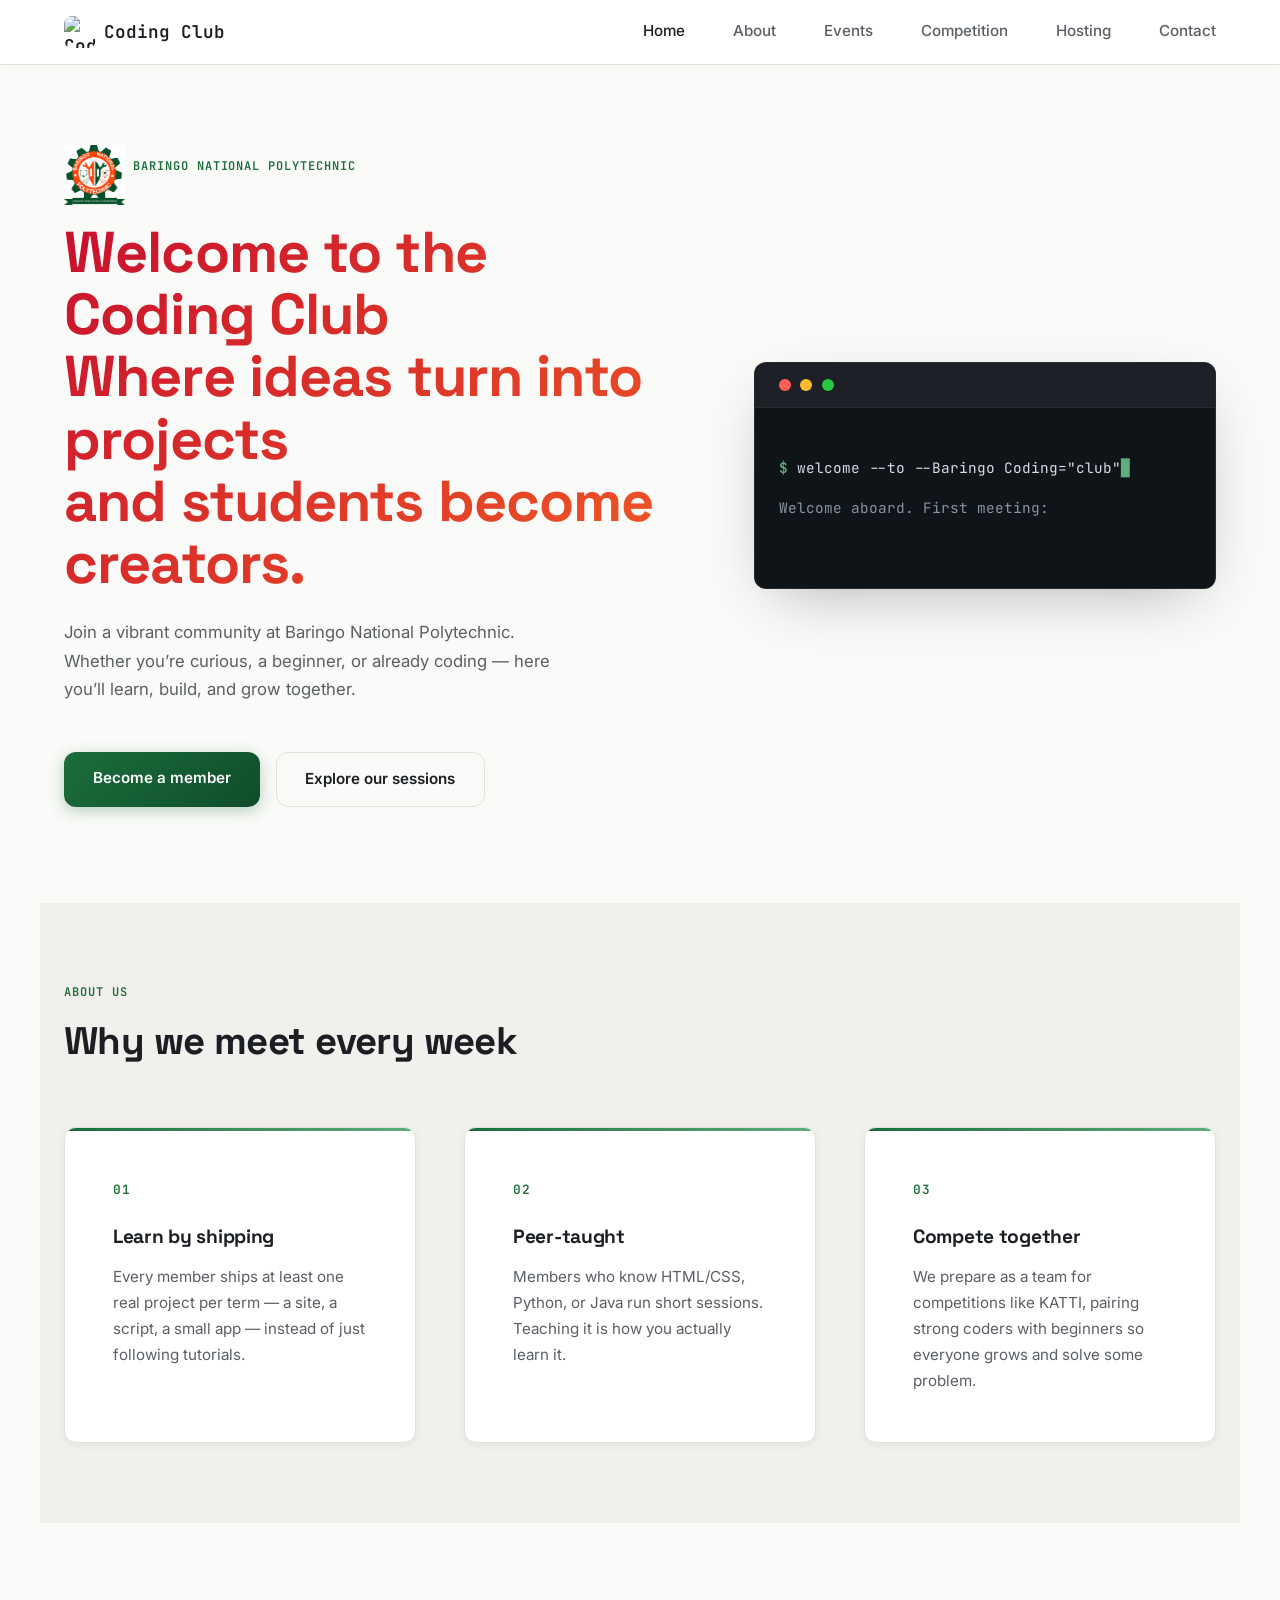
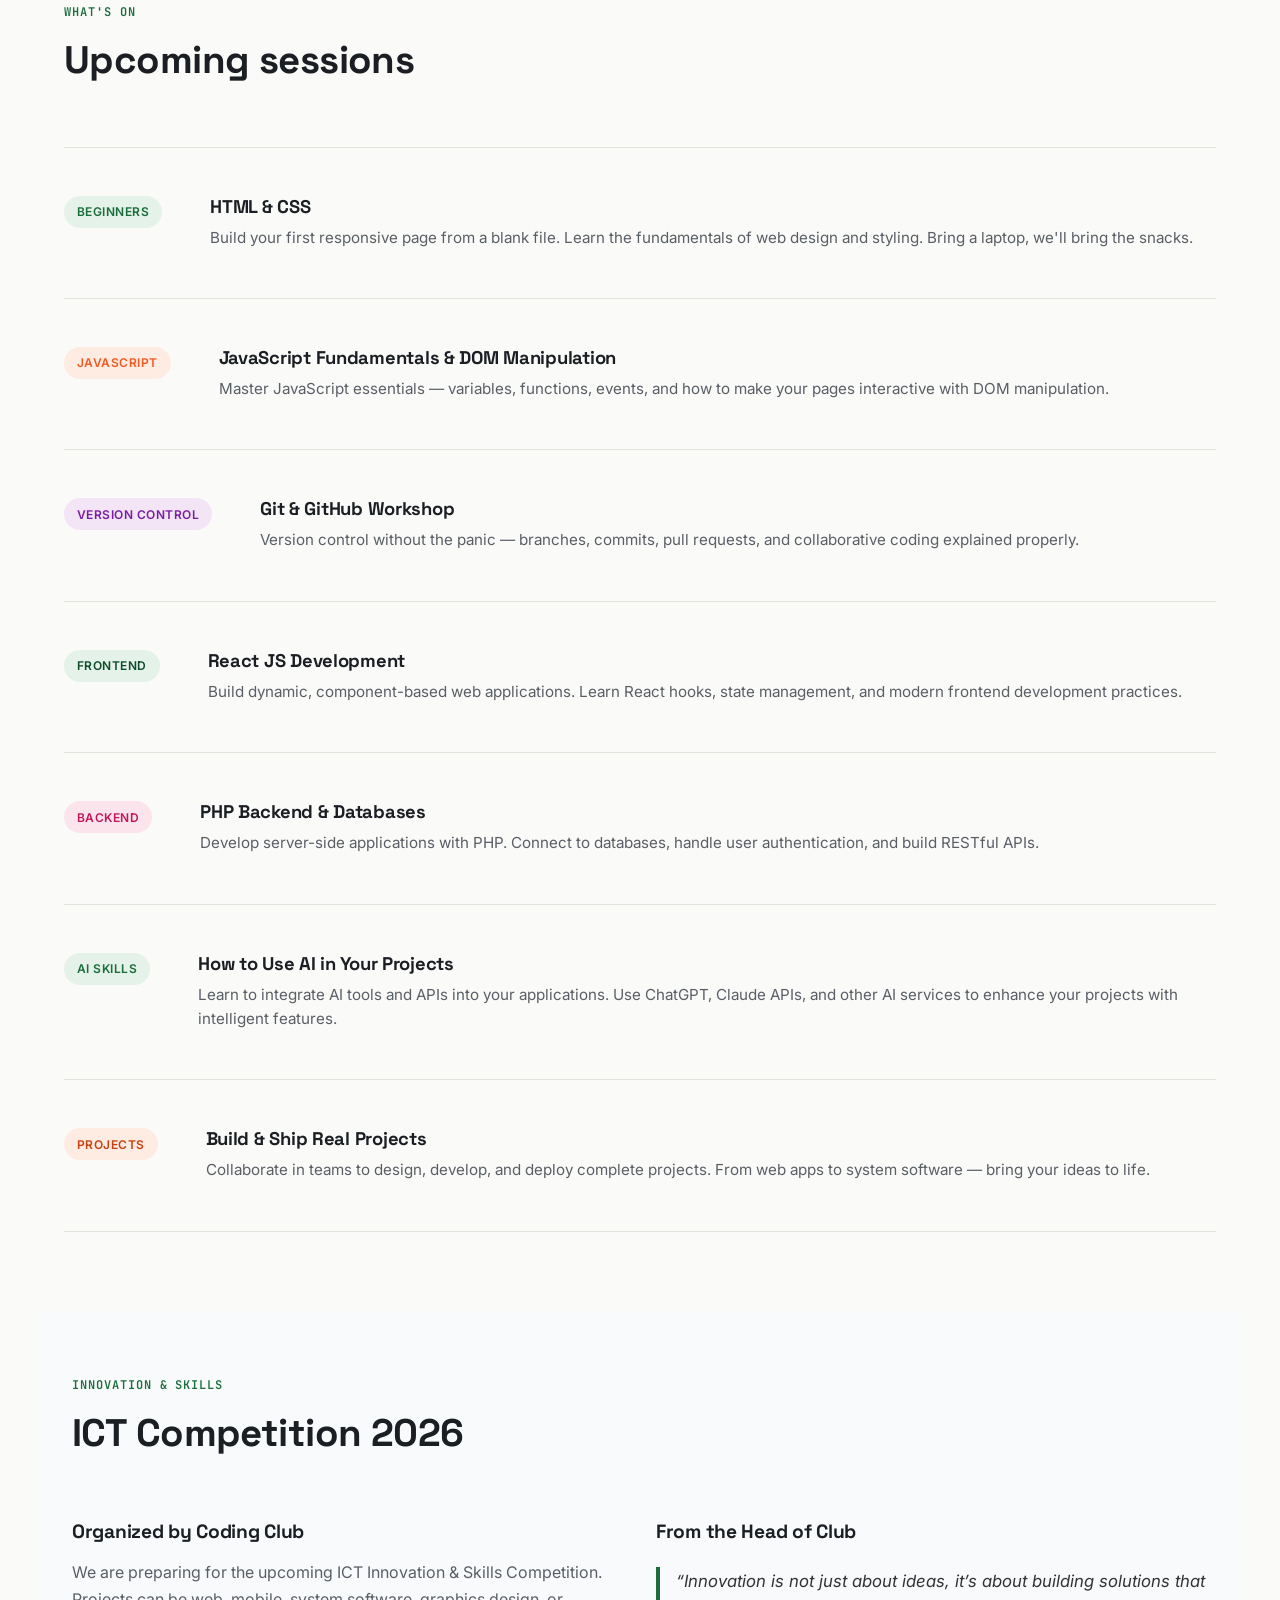
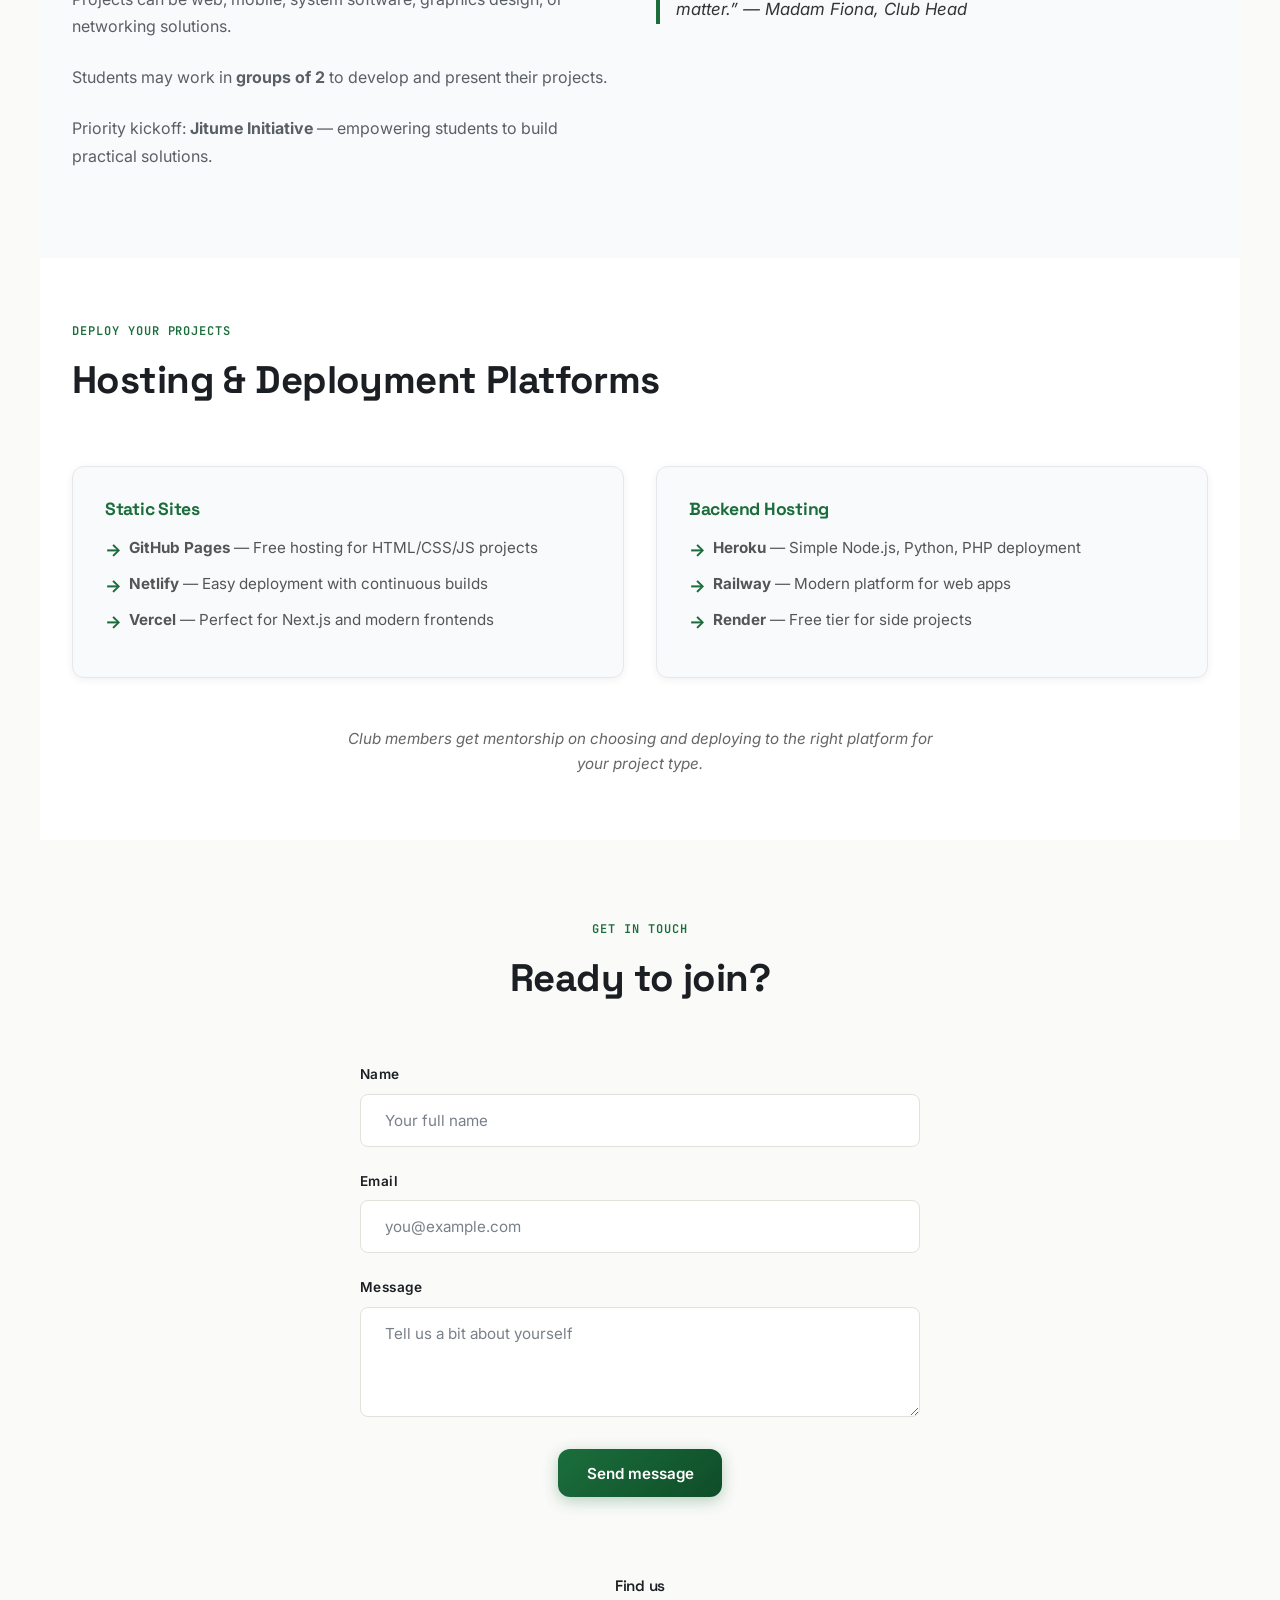
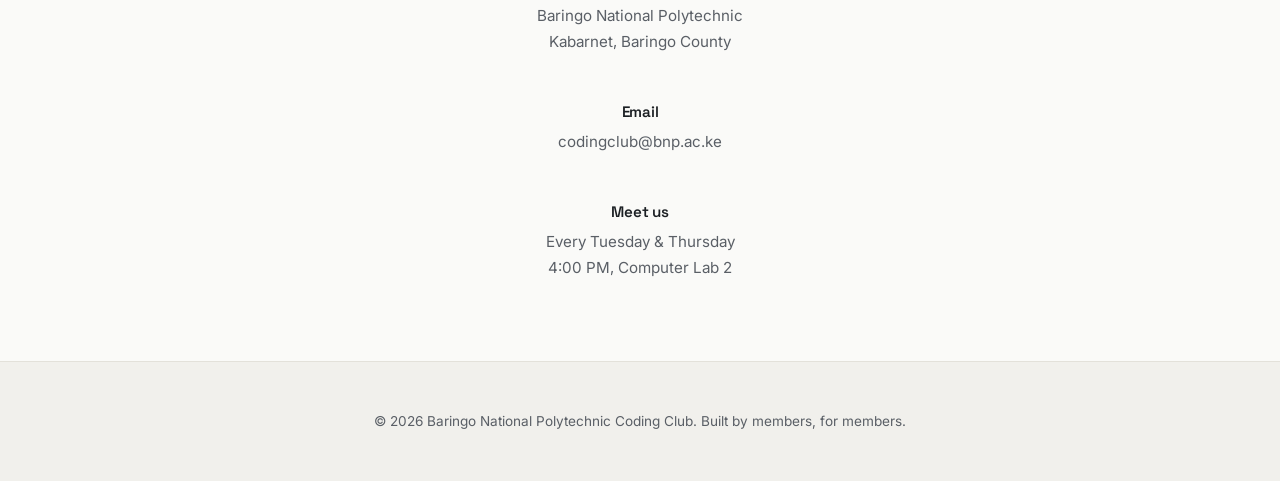
==== index.html @ e750c1c6 "Rename homepage to index.html" ====
<!DOCTYPE html>
<html lang="en">
<head>
  <meta charset="UTF-8">
  <meta name="viewport" content="width=device-width, initial-scale=1.0">
  <title>Baringo Coding Club</title>
  <link rel="preconnect" href="https://fonts.googleapis.com">
  <link rel="preconnect" href="https://fonts.gstatic.com" crossorigin>
  <link href="https://fonts.googleapis.com/css2?family=Space+Grotesk:wght@500;700&family=Inter:wght@400;500;600&family=JetBrains+Mono:wght@400;500&display=swap" rel="stylesheet">
  <link rel="stylesheet" href="style.css">
  <style>
    html { scroll-behavior: smooth; }
    .nav { position: sticky; top: 0; background: #fff; z-index: 1000; }
    .about-card, .event-row { transition: transform 0.3s ease, box-shadow 0.3s ease; }
    .about-card:hover, .event-row:hover { transform: translateY(-5px); box-shadow: 0 8px 20px rgba(0,0,0,0.1); }
    .competition { background: #f9fafc; padding: 4rem 2rem; }
    .competition-grid { display: grid; gap: 2rem; grid-template-columns: 1fr 1fr; }
    .competition-lead blockquote { font-style: italic; border-left: 4px solid #1B6E3C; padding-left: 1rem; color: #333; }
    .event-category { display: inline-block; padding: 0.4rem 0.8rem; border-radius: 20px; font-size: 0.75rem; font-weight: 600; text-transform: uppercase; letter-spacing: 0.5px; margin-bottom: 0.75rem; }
    .event-category.beginners { background: #E5F2EA; color: #1B6E3C; }
    .event-category.javascript { background: #FEEBE2; color: #F15A24; }
    .event-category.vcs { background: #f3e5f5; color: #7b1fa2; }
    .event-category.react { background: #E5F2EA; color: #0F4D29; }
    .event-category.backend { background: #fce4ec; color: #c2185b; }
    .event-category.ai { background: #E5F2EA; color: #1B6E3C; }
    .event-category.projects { background: #FEEBE2; color: #C8430F; }
    .hosting { padding: 4rem 2rem; background: #fff; }
    .hosting-grid { display: grid; gap: 2rem; grid-template-columns: repeat(auto-fit, minmax(280px, 1fr)); margin: 3rem 0; }
    .hosting-card { background: #f9fafc; padding: 2rem; border-radius: 12px; border: 1px solid #e5e7eb; transition: all 0.3s ease; }
    .hosting-card:hover { box-shadow: 0 8px 20px rgba(0,0,0,0.08); transform: translateY(-3px); }
    .hosting-card h3 { color: #1B6E3C; margin-bottom: 1rem; font-size: 1.1rem; }
    .hosting-card ul { list-style: none; padding: 0; margin: 0; }
    .hosting-card li { margin-bottom: 0.75rem; color: #555; font-size: 0.95rem; padding-left: 1.5rem; position: relative; }
    .hosting-card li:before { content: "→"; position: absolute; left: 0; color: #1B6E3C; font-weight: bold; }
    .hosting-note { text-align: center; color: #666; font-style: italic; margin-top: 2rem; max-width: 600px; margin-left: auto; margin-right: auto; }
  </style>
</head>
<body>

<header class="nav" id="nav">
  <div class="nav-inner">
    <a href="#home" class="logo"><img src="logo.jpg" alt="Coding Club logo" class="logo-img">Coding Club</a>
    <button class="nav-toggle" id="navToggle" aria-label="Toggle menu" aria-expanded="false">
      <span></span><span></span><span></span>
    </button>
    <nav class="nav-links" id="navLinks">
      <a href="#home">Home</a>
      <a href="#about">About</a>
      <a href="#events">Events</a>
      <a href="#competition">Competition</a>
      <a href="#hosting">Hosting</a>
      <a href="#contact">Contact</a>
    </nav>
  </div>
</header>

<main>

  <!-- Hero -->
  <!-- Hero -->
<!-- Hero -->
<section class="hero" id="home">
  <div class="hero-inner">
    <div class="hero-brand">
      <img src="bnp.png" alt="BNP Logo" class="hero-logo">
      <p class="eyebrow">Baringo National Polytechnic</p>
      
    </div>

    <h1 class="hero-title">
      Welcome to the Coding Club<br>
      Where ideas turn into projects<br>
      and students become creators.
    </h1>

<p class="hero-sub">
  Join a vibrant community at Baringo National Polytechnic.  
  Whether you’re curious, a beginner, or already coding —  
  here you’ll learn, build, and grow together.
</p>
<div class="hero-actions">
  <a href="#contact" class="btn btn-primary">Become a member</a>
  <a href="#events" class="btn btn-ghost">Explore our sessions</a>
</div>

    </div>
    <div class="hero-terminal" aria-hidden="true">
      <div class="terminal-bar">
        <span class="dot dot-r"></span><span class="dot dot-y"></span><span class="dot dot-g"></span>
      </div>
      <div class="terminal-body">
        <p><span class="prompt">$</span> <span id="typedLine"></span><span class="cursor">&#9608;</span></p>
        <p class="terminal-out" id="terminalOut"></p>
      </div>
    </div>
  </section>

  <!-- About -->
  <section class="about" id="about">
    <div class="section-head">
      <p class="eyebrow">About us</p>
      <h2>Why we meet every week</h2>
    </div>
    <div class="about-grid">
      <div class="about-card">
        <span class="card-tag">01</span>
        <h3>Learn by shipping</h3>
        <p>Every member ships at least one real project per term — a site, a script, a small app — instead of just following tutorials.</p>
      </div>
      <div class="about-card">
        <span class="card-tag">02</span>
        <h3>Peer-taught</h3>
        <p>Members who know HTML/CSS, Python, or Java run short sessions. Teaching it is how you actually learn it.</p>
      </div>
      <div class="about-card">
        <span class="card-tag">03</span>
        <h3>Compete together</h3>
        <p>We prepare as a team for competitions like KATTI, pairing strong coders with beginners so everyone grows and solve some problem.</p>
      </div>
    </div>
  </section>

  <!-- Events -->
  <section class="events" id="events">
    <div class="section-head">
      <p class="eyebrow">What's on</p>
      <h2>Upcoming sessions</h2>
    </div>
    <div class="events-list">
      <article class="event-row">
        <div class="event-category beginners">Beginners</div>
        <div class="event-info">
          <h3>HTML &amp; CSS</h3>
          <p>Build your first responsive page from a blank file. Learn the fundamentals of web design and styling. Bring a laptop, we'll bring the snacks.</p>
        </div>
      </article>
      <article class="event-row">
        <div class="event-category javascript">JavaScript</div>
        <div class="event-info">
          <h3>JavaScript Fundamentals &amp; DOM Manipulation</h3>
          <p>Master JavaScript essentials — variables, functions, events, and how to make your pages interactive with DOM manipulation.</p>
        </div>
      </article>
      <article class="event-row">
        <div class="event-category vcs">Version Control</div>
        <div class="event-info">
          <h3>Git &amp; GitHub Workshop</h3>
          <p>Version control without the panic — branches, commits, pull requests, and collaborative coding explained properly.</p>
        </div>
      </article>
      <article class="event-row">
        <div class="event-category react">Frontend</div>
        <div class="event-info">
          <h3>React JS Development</h3>
          <p>Build dynamic, component-based web applications. Learn React hooks, state management, and modern frontend development practices.</p>
        </div>
      </article>
      <article class="event-row">
        <div class="event-category backend">Backend</div>
        <div class="event-info">
          <h3>PHP Backend &amp; Databases</h3>
          <p>Develop server-side applications with PHP. Connect to databases, handle user authentication, and build RESTful APIs.</p>
        </div>
      </article>
      <article class="event-row">
        <div class="event-category ai">AI Skills</div>
        <div class="event-info">
          <h3>How to Use AI in Your Projects</h3>
          <p>Learn to integrate AI tools and APIs into your applications. Use ChatGPT, Claude APIs, and other AI services to enhance your projects with intelligent features.</p>
        </div>
      </article>
      <article class="event-row">
        <div class="event-category projects">Projects</div>
        <div class="event-info">
          <h3>Build &amp; Ship Real Projects</h3>
          <p>Collaborate in teams to design, develop, and deploy complete projects. From web apps to system software — bring your ideas to life.</p>
        </div>
      </article>
    </div>
  </section>

  <!-- Competition -->
  <section class="competition" id="competition">
    <div class="section-head">
      <p class="eyebrow">Innovation & Skills</p>
      <h2>ICT Competition 2026</h2>
    </div>
    <div class="competition-grid">
      <div class="competition-info">
        <h3>Organized by Coding Club</h3>
        <p>We are preparing for the upcoming ICT Innovation & Skills Competition. 
           Projects can be web, mobile, system software, graphics design, or networking solutions.</p>
        <p>Students may work in <strong>groups of 2</strong> to develop and present their projects.</p>
        <p>Priority kickoff: <strong>Jitume Initiative</strong> — empowering students to build practical solutions.</p>
      </div>
      <div class="competition-lead">
        <h3>From the Head of Club</h3>
        <blockquote>
          “Innovation is not just about ideas, it’s about building solutions that matter.”  
          — Madam Fiona, Club Head
        </blockquote>
      </div>
    </div>
  </section>

  <!-- Hosting -->
  <section class="hosting" id="hosting">
    <div class="section-head">
      <p class="eyebrow">Deploy your projects</p>
      <h2>Hosting & Deployment Platforms</h2>
    </div>
    <div class="hosting-grid">
      <div class="hosting-card">
        <h3>Static Sites</h3>
        <ul>
          <li><strong>GitHub Pages</strong> — Free hosting for HTML/CSS/JS projects</li>
          <li><strong>Netlify</strong> — Easy deployment with continuous builds</li>
          <li><strong>Vercel</strong> — Perfect for Next.js and modern frontends</li>
        </ul>
      </div>
      <div class="hosting-card">
        <h3>Backend Hosting</h3>
        <ul>
          <li><strong>Heroku</strong> — Simple Node.js, Python, PHP deployment</li>
          <li><strong>Railway</strong> — Modern platform for web apps</li>
          <li><strong>Render</strong> — Free tier for side projects</li>
        </ul>
      </div>
    </div>
    <p class="hosting-note">Club members get mentorship on choosing and deploying to the right platform for your project type.</p>
  </section>

  <!-- Contact -->
  <section class="contact" id="contact">
    <div class="section-head">
      <p class="eyebrow">Get in touch</p>
      <h2>Ready to join?</h2>
    </div>
    <div class="contact-grid">
      <form class="contact-form" id="contactForm">
        <label for="name">Name</label>
        <input type="text" id="name" name="name" placeholder="Your full name" required>

        <label for="email">Email</label>
        <input type="email" id="email" name="email" placeholder="you@example.com" required>

        <label for="message">Message</label>
        <textarea id="message" name="message" rows="4" placeholder="Tell us a bit about yourself" required></textarea>

        <button type="submit" class="btn btn-primary">Send message</button>
        <p class="form-status" id="formStatus" role="status"></p>
      
</form>
      <div class="contact-info">
        <h3>Find us</h3>
        <p>Baringo National Polytechnic<br>Kabarnet, Baringo County</p>
        <h3>Email</h3>
        <p>codingclub@bnp.ac.ke</p>
        <h3>Meet us</h3>
        <p>Every Tuesday &amp; Thursday<br>4:00 PM, Computer Lab 2</p>
      </div>
    </div>
  </section>

</main>

<footer class="footer">
  <p>&copy; <span id="year"></span> Baringo National Polytechnic Coding Club. Built by members, for members.</p>
</footer>

<script src="script.js"></script>
</body>
</html>
---- style.css ----
:root {
  --bg: #FAFAF8;
  --bg-alt: #F1F0EC;
  --bg-dark: #0F1419;
  --ink: #1B1F23;
  --ink-soft: #5A5F66;
  --ink-lighter: #7A8089;
  --line: #E3E1DA;
  --line-light: #F0EEEA;
  --accent: #1B6E3C;
  --accent-dark: #0F4D29;
  --accent-soft: #E5F2EA;
  --accent-light: #5FAE7C;
  --orange: #F15A24;
  --orange-dark: #C8430F;
  --orange-soft: #FEEBE2;
  --success: #1F7A4D;
  --success-soft: #E6F2EA;
  --warning: #F15A24;
  --warning-soft: #FEEBE2;
  --error: #C2185B;
  --error-soft: #FCE4EC;
  --card-bg: #FFFFFF;
  --card-shadow: 0 2px 8px rgba(0, 0, 0, 0.06);
  --card-shadow-hover: 0 8px 24px rgba(0, 0, 0, 0.12);

  --font-display: 'Space Grotesk', sans-serif;
  --font-body: 'Inter', sans-serif;
  --font-mono: 'JetBrains Mono', monospace;
  
  --spacing-xs: 0.25rem;
  --spacing-sm: 0.5rem;
  --spacing-md: 1rem;
  --spacing-lg: 1.5rem;
  --spacing-xl: 2rem;
  --spacing-2xl: 3rem;
  --spacing-3xl: 4rem;
  --spacing-4xl: 5rem;
  
  --radius-sm: 4px;
  --radius-md: 8px;
  --radius-lg: 12px;
  --radius-xl: 16px;
  
  --transition-fast: 0.15s ease;
  --transition-base: 0.3s ease;
  --transition-slow: 0.5s ease;
}

* { 
  margin: 0; 
  padding: 0; 
  box-sizing: border-box; 
}

html { 
  scroll-behavior: smooth; 
}

body {
  background: var(--bg);
  color: var(--ink);
  font-family: var(--font-body);
  line-height: 1.6;
  -webkit-font-smoothing: antialiased;
  text-rendering: optimizeLegibility;
}

a { 
  color: inherit; 
  text-decoration: none; 
  transition: color var(--transition-fast);
}

img { 
  max-width: 100%; 
  display: block; 
  height: auto;
}

:focus-visible {
  outline: 2px solid var(--accent);
  outline-offset: 3px;
}

/* ---------- Typography ---------- */
.eyebrow {
  font-family: var(--font-mono);
  font-size: 0.75rem;
  letter-spacing: 0.08em;
  color: var(--accent);
  text-transform: uppercase;
  margin-bottom: var(--spacing-md);
  font-weight: 600;
}

h1, h2, h3, h4, h5, h6 {
  font-family: var(--font-display);
  font-weight: 700;
  letter-spacing: -0.015em;
  color: var(--ink);
}

h1 { font-size: clamp(2.2rem, 5vw, 3.8rem); line-height: 1.1; }
h2 { font-size: clamp(1.6rem, 3.5vw, 2.4rem); line-height: 1.15; }
h3 { font-size: clamp(1.1rem, 2vw, 1.4rem); line-height: 1.2; }

p { 
  line-height: 1.65;
}

/* ---------- Navigation ---------- */
.nav {
  position: sticky;
  top: 0;
  z-index: 1000;
  background: rgba(250, 250, 248, 0.95);
  backdrop-filter: blur(12px);
  border-bottom: 1px solid var(--line);
  box-shadow: 0 2px 8px rgba(0, 0, 0, 0.03);
}

.nav-inner {
  max-width: 1200px;
  margin: 0 auto;
  padding: var(--spacing-md) var(--spacing-lg);
  display: flex;
  align-items: center;
  justify-content: space-between;
}

.logo {
  font-family: var(--font-mono);
  font-weight: 600;
  font-size: 1.1rem;
  display: flex;
  align-items: center;
  gap: var(--spacing-sm);
  color: var(--ink);
  transition: transform var(--transition-fast);
}

.logo:hover {
  transform: scale(1.02);
}

.logo-img {
  width: 32px;
  height: 32px;
  object-fit: contain;
  border-radius: var(--radius-md);
}

.nav-links {
  display: flex;
  gap: var(--spacing-2xl);
  font-size: 0.95rem;
  font-weight: 500;
}

.nav-links a { 
  color: var(--ink-soft);
  position: relative;
  padding-bottom: 2px;
}

.nav-links a::after {
  content: '';
  position: absolute;
  bottom: 0;
  left: 0;
  width: 0;
  height: 2px;
  background: var(--accent);
  transition: width var(--transition-fast);
}

.nav-links a:hover::after { 
  width: 100%;
}

.nav-toggle {
  display: none;
  flex-direction: column;
  gap: 5px;
  background: none;
  border: none;
  cursor: pointer;
  padding: var(--spacing-sm);
}

.nav-toggle span {
  width: 24px;
  height: 2px;
  background: var(--ink);
  display: block;
  transition: all var(--transition-fast);
}

/* ---------- Hero ---------- */
.hero {
  max-width: 1200px;
  margin: 0 auto;
  padding: var(--spacing-4xl) var(--spacing-lg) calc(var(--spacing-4xl) * 1.2);
  display: grid;
  grid-template-columns: 1.15fr 0.85fr;
  gap: var(--spacing-3xl);
  align-items: center;
}

.hero-title {
  font-size: clamp(2.4rem, 5vw, 3.6rem);
  line-height: 1.08;
  margin: var(--spacing-md) 0 var(--spacing-lg);
  background: linear-gradient(135deg, #C8102E 0%, var(--orange) 100%);
  background-clip: text;
  -webkit-background-clip: text;
  -webkit-text-fill-color: transparent;
}

.hero-sub {
  color: var(--ink-soft);
  font-size: 1.05rem;
  max-width: 500px;
  margin-bottom: var(--spacing-2xl);
  line-height: 1.7;
}

.hero-actions { 
  display: flex; 
  gap: var(--spacing-md); 
  flex-wrap: wrap; 
}

.btn {
  display: inline-block;
  font-family: var(--font-body);
  font-weight: 600;
  font-size: 0.95rem;
  padding: 0.9rem 1.8rem;
  border-radius: var(--radius-lg);
  border: none;
  cursor: pointer;
  transition: all var(--transition-fast);
  position: relative;
  overflow: hidden;
}

.btn::before {
  content: '';
  position: absolute;
  top: 50%;
  left: 50%;
  width: 0;
  height: 0;
  background: rgba(255, 255, 255, 0.2);
  border-radius: 50%;
  transform: translate(-50%, -50%);
  transition: width 0.6s, height 0.6s;
}

.btn:active::before {
  width: 300px;
  height: 300px;
}

.btn-primary { 
  background: linear-gradient(135deg, var(--accent) 0%, var(--accent-dark) 100%);
  color: #fff;
  box-shadow: 0 4px 15px rgba(27, 110, 60, 0.3);
}

.btn-primary:hover { 
  transform: translateY(-2px);
  box-shadow: 0 6px 20px rgba(27, 110, 60, 0.4);
}

.btn-ghost { 
  border: 1.5px solid var(--line);
  color: var(--ink); 
  background: transparent;
}

.btn-ghost:hover { 
  border-color: var(--accent);
  background: var(--accent-soft);
  color: var(--accent);
}

.hero-terminal {
  background: var(--bg-dark);
  border-radius: var(--radius-lg);
  overflow: hidden;
  box-shadow: 0 20px 60px -20px rgba(0, 0, 0, 0.3);
  font-family: var(--font-mono);
  border: 1px solid rgba(255, 255, 255, 0.1);
}

.terminal-bar {
  display: flex;
  gap: 0.6rem;
  padding: var(--spacing-md) var(--spacing-lg);
  background: #1D2026;
  border-bottom: 1px solid rgba(255, 255, 255, 0.05);
}

.dot { 
  width: 12px; 
  height: 12px; 
  border-radius: 50%; 
}

.dot-r { background: #FF5F57; }
.dot-y { background: #FEBC2E; }
.dot-g { background: #28C840; }

.terminal-body {
  padding: var(--spacing-2xl) var(--spacing-lg);
  color: #D8DCE2;
  font-size: 0.9rem;
  min-height: 180px;
  line-height: 1.6;
}

.prompt { 
  color: var(--accent-light);
  font-weight: 600;
}

.cursor { 
  animation: blink 1s step-end infinite; 
  color: var(--accent-light);
}

.terminal-out { 
  color: #8B939E; 
  margin-top: var(--spacing-md);
  white-space: pre-wrap;
  word-break: break-word;
}

@keyframes blink { 
  50% { opacity: 0; } 
}

/* ---------- Sections ---------- */
section { 
  padding: var(--spacing-4xl) var(--spacing-lg); 
  max-width: 1200px; 
  margin: 0 auto; 
}

.section-head { 
  margin-bottom: var(--spacing-3xl);
  max-width: 600px; 
}

.section-head h2 { 
  margin-top: var(--spacing-md);
}

/* ---------- About ---------- */
.about {
  background: var(--bg-alt);
}

.about-grid {
  display: grid;
  grid-template-columns: repeat(auto-fit, minmax(300px, 1fr));
  gap: var(--spacing-2xl);
}

.about-card {
  background: var(--card-bg);
  border: 1px solid var(--line);
  border-radius: var(--radius-lg);
  padding: var(--spacing-2xl);
  box-shadow: var(--card-shadow);
  transition: all var(--transition-base);
  position: relative;
  overflow: hidden;
}

.about-card::before {
  content: '';
  position: absolute;
  top: 0;
  left: 0;
  right: 0;
  height: 3px;
  background: linear-gradient(90deg, var(--accent), var(--accent-light));
}

.about-card:hover {
  transform: translateY(-6px);
  box-shadow: var(--card-shadow-hover);
  border-color: var(--accent-soft);
}

.card-tag {
  font-family: var(--font-mono);
  color: var(--accent);
  font-size: 0.8rem;
  font-weight: 600;
  letter-spacing: 0.05em;
}

.about-card h3 { 
  margin: var(--spacing-lg) 0 var(--spacing-md); 
  font-size: 1.2rem; 
}

.about-card p { 
  color: var(--ink-soft); 
  font-size: 0.95rem;
  line-height: 1.7;
}

/* ---------- Events ---------- */
.events-list { 
  display: flex; 
  flex-direction: column; 
}

.event-row {
  display: grid;
  grid-template-columns: auto 1fr;
  gap: var(--spacing-2xl);
  align-items: flex-start;
  padding: var(--spacing-2xl) 0;
  border-bottom: 1px solid var(--line);
  transition: all var(--transition-base);
}

.event-row:first-child { 
  border-top: 1px solid var(--line); 
}

.event-row:hover {
  padding-left: var(--spacing-md);
  padding-right: var(--spacing-md);
  background: var(--accent-soft);
  border-radius: var(--radius-md);
}

.event-category {
  display: inline-block;
  padding: 0.5rem 1rem;
  border-radius: var(--radius-xl);
  font-size: 0.75rem;
  font-weight: 700;
  text-transform: uppercase;
  letter-spacing: 0.06em;
  margin-bottom: var(--spacing-md);
  white-space: nowrap;
}

.event-category.beginners { background: var(--accent-soft); color: var(--accent); }
.event-category.javascript { background: var(--orange-soft); color: var(--orange); }
.event-category.vcs { background: #f3e5f5; color: #7b1fa2; }
.event-category.react { background: var(--accent-soft); color: var(--accent-dark); }
.event-category.backend { background: #fce4ec; color: #c2185b; }
.event-category.ai { background: var(--accent-soft); color: var(--accent); }
.event-category.projects { background: var(--orange-soft); color: var(--orange-dark); }

.event-info h3 { 
  font-size: 1.15rem; 
  margin-bottom: var(--spacing-sm); 
}

.event-info p { 
  color: var(--ink-soft); 
  font-size: 0.95rem;
  line-height: 1.6;
}

/* ---------- Competition ---------- */
.competition {
  background: linear-gradient(135deg, var(--bg-alt) 0%, #F5F3EE 100%);
  padding: var(--spacing-4xl) var(--spacing-lg);
}

.competition-grid { 
  display: grid; 
  gap: var(--spacing-3xl); 
  grid-template-columns: 1fr 1fr; 
}

.competition-info h3 {
  font-size: 1.2rem;
  margin-bottom: var(--spacing-md);
}

.competition-info p {
  color: var(--ink-soft);
  margin-bottom: var(--spacing-lg);
  line-height: 1.7;
}

.competition-lead h3 {
  font-size: 1.2rem;
  margin-bottom: var(--spacing-lg);
}

.competition-lead blockquote { 
  font-style: italic; 
  border-left: 4px solid var(--accent); 
  padding-left: var(--spacing-xl);
  color: var(--ink);
  font-size: 1.05rem;
  line-height: 1.7;
}

/* ---------- Hosting ---------- */
.hosting {
  padding: var(--spacing-4xl) var(--spacing-lg);
  background: #fafaf8;
}

.hosting-grid { 
  display: grid; 
  gap: var(--spacing-2xl); 
  grid-template-columns: repeat(auto-fit, minmax(280px, 1fr)); 
  margin: var(--spacing-3xl) 0; 
}

.hosting-card { 
  background: var(--card-bg); 
  padding: var(--spacing-2xl); 
  border-radius: var(--radius-lg); 
  border: 1px solid var(--line);
  box-shadow: var(--card-shadow);
  transition: all var(--transition-base); 
}

.hosting-card:hover { 
  box-shadow: var(--card-shadow-hover); 
  transform: translateY(-4px);
  border-color: var(--accent);
}

.hosting-card h3 { 
  color: var(--accent); 
  margin-bottom: var(--spacing-lg); 
  font-size: 1.1rem; 
}

.hosting-card ul { 
  list-style: none; 
  padding: 0; 
  margin: 0; 
}

.hosting-card li { 
  margin-bottom: var(--spacing-md); 
  color: var(--ink-soft); 
  font-size: 0.95rem; 
  padding-left: var(--spacing-xl); 
  position: relative;
  line-height: 1.6;
}

.hosting-card li:before { 
  content: "→"; 
  position: absolute; 
  left: 0; 
  color: var(--accent); 
  font-weight: bold; 
  font-size: 1.1rem;
}

.hosting-note { 
  text-align: center; 
  color: var(--ink-soft); 
  font-style: italic; 
  margin-top: var(--spacing-2xl); 
  max-width: 600px; 
  margin-left: auto; 
  margin-right: auto;
  font-size: 0.95rem;
}

/* ---------- Contact ---------- */
.contact-grid {
  display: grid;
  grid-template-columns: 1fr;
  gap: var(--spacing-2xl);
  max-width: 560px;
  margin: 0 auto;
  text-align: center;
  justify-items: center;
}

.contact-form { 
  display: flex; 
  flex-direction: column; 
  width: 100%;
}

.contact-form label {
  font-size: 0.85rem;
  font-weight: 600;
  margin: var(--spacing-lg) 0 var(--spacing-sm);
  color: var(--ink);
  letter-spacing: 0.03em;
  text-align: left;
}

.contact-form label:first-child { 
  margin-top: 0; 
}

.contact-form input, 
.contact-form textarea {
  font-family: var(--font-body);
  font-size: 0.95rem;
  padding: var(--spacing-md) var(--spacing-lg);
  border: 1.5px solid var(--line);
  border-radius: var(--radius-md);
  background: var(--card-bg);
  resize: vertical;
  transition: all var(--transition-fast);
  color: var(--ink);
}

.contact-form input::placeholder,
.contact-form textarea::placeholder {
  color: var(--ink-lighter);
}

.contact-form input:focus, 
.contact-form textarea:focus {
  border-color: var(--accent);
  outline: none;
  box-shadow: 0 0 0 3px var(--accent-soft);
}

.contact-form button { 
  margin-top: var(--spacing-xl); 
  align-self: center; 
}

.form-status {
  font-family: var(--font-mono);
  font-size: 0.85rem;
  color: var(--accent);
  margin-top: var(--spacing-md);
  min-height: 1.2em;
  font-weight: 500;
}

.contact-info h3 {
  font-size: 0.95rem;
  margin-top: var(--spacing-2xl);
  margin-bottom: var(--spacing-sm);
  color: var(--ink);
  font-weight: 600;
}

.contact-info h3:first-child { 
  margin-top: 0; 
}

#contact .section-head {
  margin-left: auto;
  margin-right: auto;
  text-align: center;
}

.contact-info p { 
  color: var(--ink-soft); 
  font-size: 0.95rem;
  line-height: 1.7;
}

/* ---------- Footer ---------- */
.footer {
  border-top: 1px solid var(--line);
  padding: var(--spacing-2xl) var(--spacing-lg);
  text-align: center;
  color: var(--ink-soft);
  font-size: 0.85rem;
  background: var(--bg-alt);
  transition: all var(--transition-base);
}

/* ---------- Responsive Design ---------- */
@media (max-width: 1024px) {
  .hero { 
    grid-template-columns: 1fr; 
    padding-top: var(--spacing-3xl); 
    gap: var(--spacing-2xl);
  }
  
  .about-grid { 
    grid-template-columns: 1fr; 
  }
  
  .contact-grid { 
    grid-template-columns: 1fr; 
  }
  
  .competition-grid {
    grid-template-columns: 1fr;
  }
  
  .event-row { 
    grid-template-columns: 1fr;
    gap: var(--spacing-md);
  }
  
  section {
    padding: var(--spacing-3xl) var(--spacing-md);
  }
}

@media (max-width: 768px) {
  .nav-toggle { 
    display: flex; 
  }
  
  .nav-links {
    position: absolute;
    top: 100%;
    left: 0;
    right: 0;
    background: var(--bg);
    border-bottom: 1px solid var(--line);
    flex-direction: column;
    padding: var(--spacing-lg);
    gap: var(--spacing-md);
    display: none;
    box-shadow: 0 8px 16px rgba(0, 0, 0, 0.05);
  }
  
  .nav-links.open { 
    display: flex; 
  }
  
  .nav-links a {
    padding: var(--spacing-sm) 0;
  }
  
  .hero-title {
    font-size: 2rem;
  }
  
  .hero-sub {
    font-size: 1rem;
  }
  
  h2 {
    font-size: 1.8rem;
  }
  
  .contact-form button {
    width: 100%;
  }
  
  .hosting-grid {
    grid-template-columns: 1fr;
  }
}

@media (max-width: 480px) {
  .hero { 
    padding: var(--spacing-2xl) var(--spacing-md);
  }
  
  .nav-inner {
    padding: var(--spacing-md);
  }
  
  section {
    padding: var(--spacing-2xl) var(--spacing-md);
  }
  
  .hero-actions {
    flex-direction: column;
  }
  
  .btn {
    width: 100%;
    text-align: center;
  }
  
  .hero-title {
    font-size: 1.8rem;
  }
  
  h2 {
    font-size: 1.5rem;
  }
  
  h3 {
    font-size: 1rem;
  }
  
  .about-card {
    padding: var(--spacing-lg);
  }
  
  .event-row {
    padding: var(--spacing-lg) 0;
  }
  
  .section-head {
    margin-bottom: var(--spacing-2xl);
  }
}
/* Align text and logo in one line */
.hero-brand {
  display: flex;
  align-items: center;   /* vertically center text and image */
  gap: 0.5rem;           /* spacing between text and logo */
}

.hero-logo {
  max-height: 60px;      /* adjust logo size */
  width: auto;
}
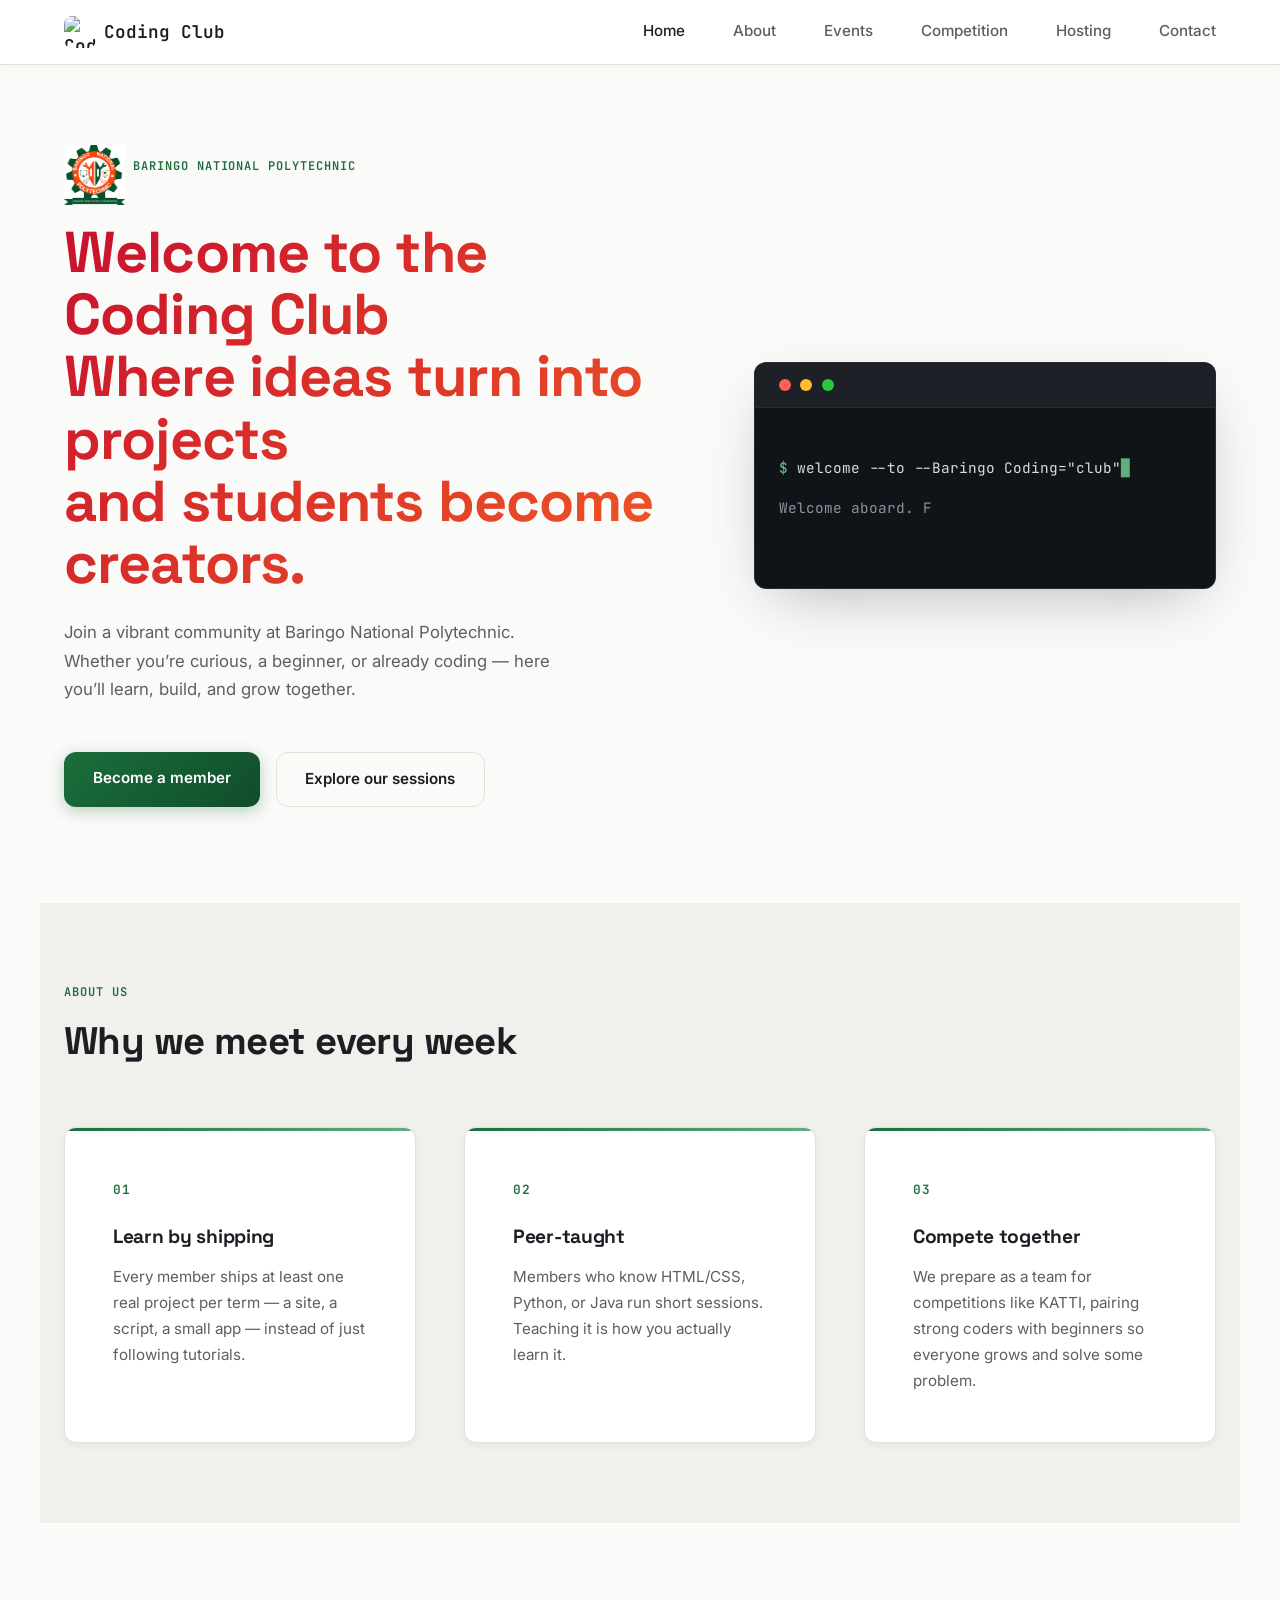
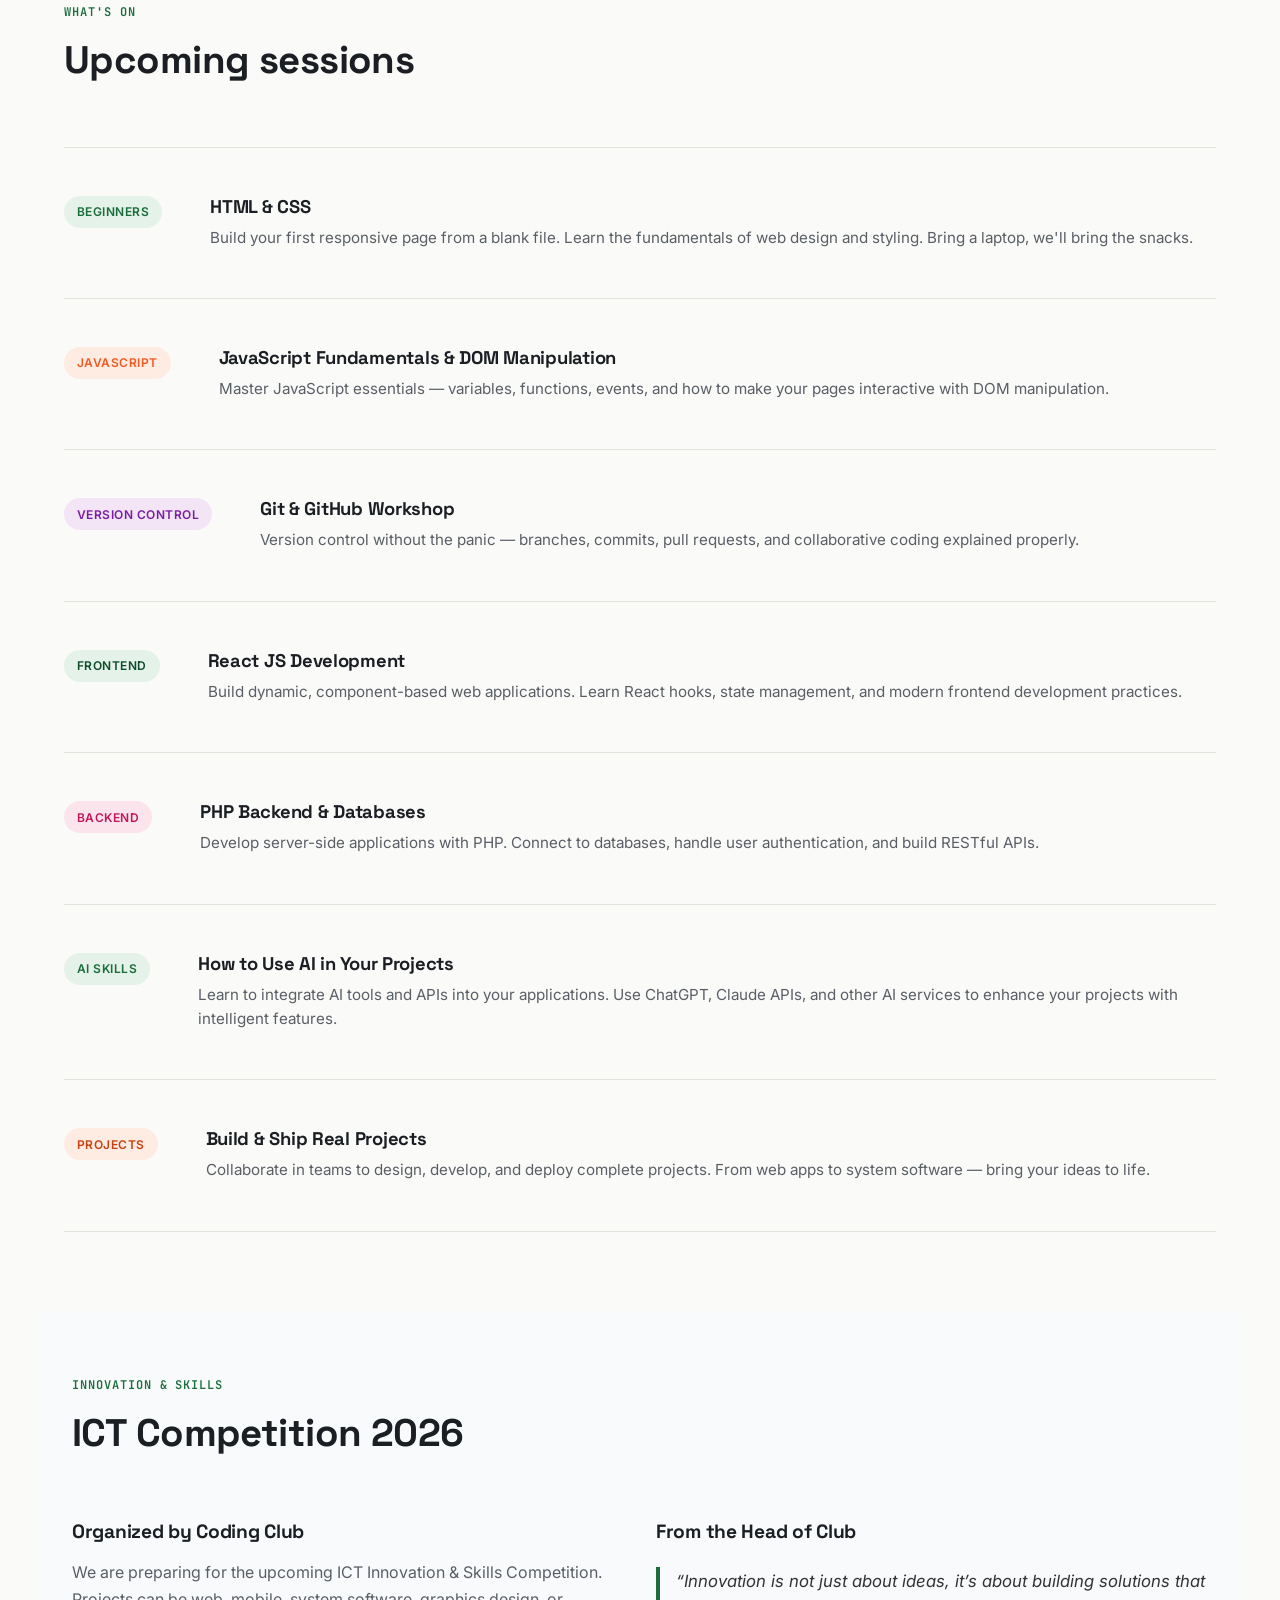
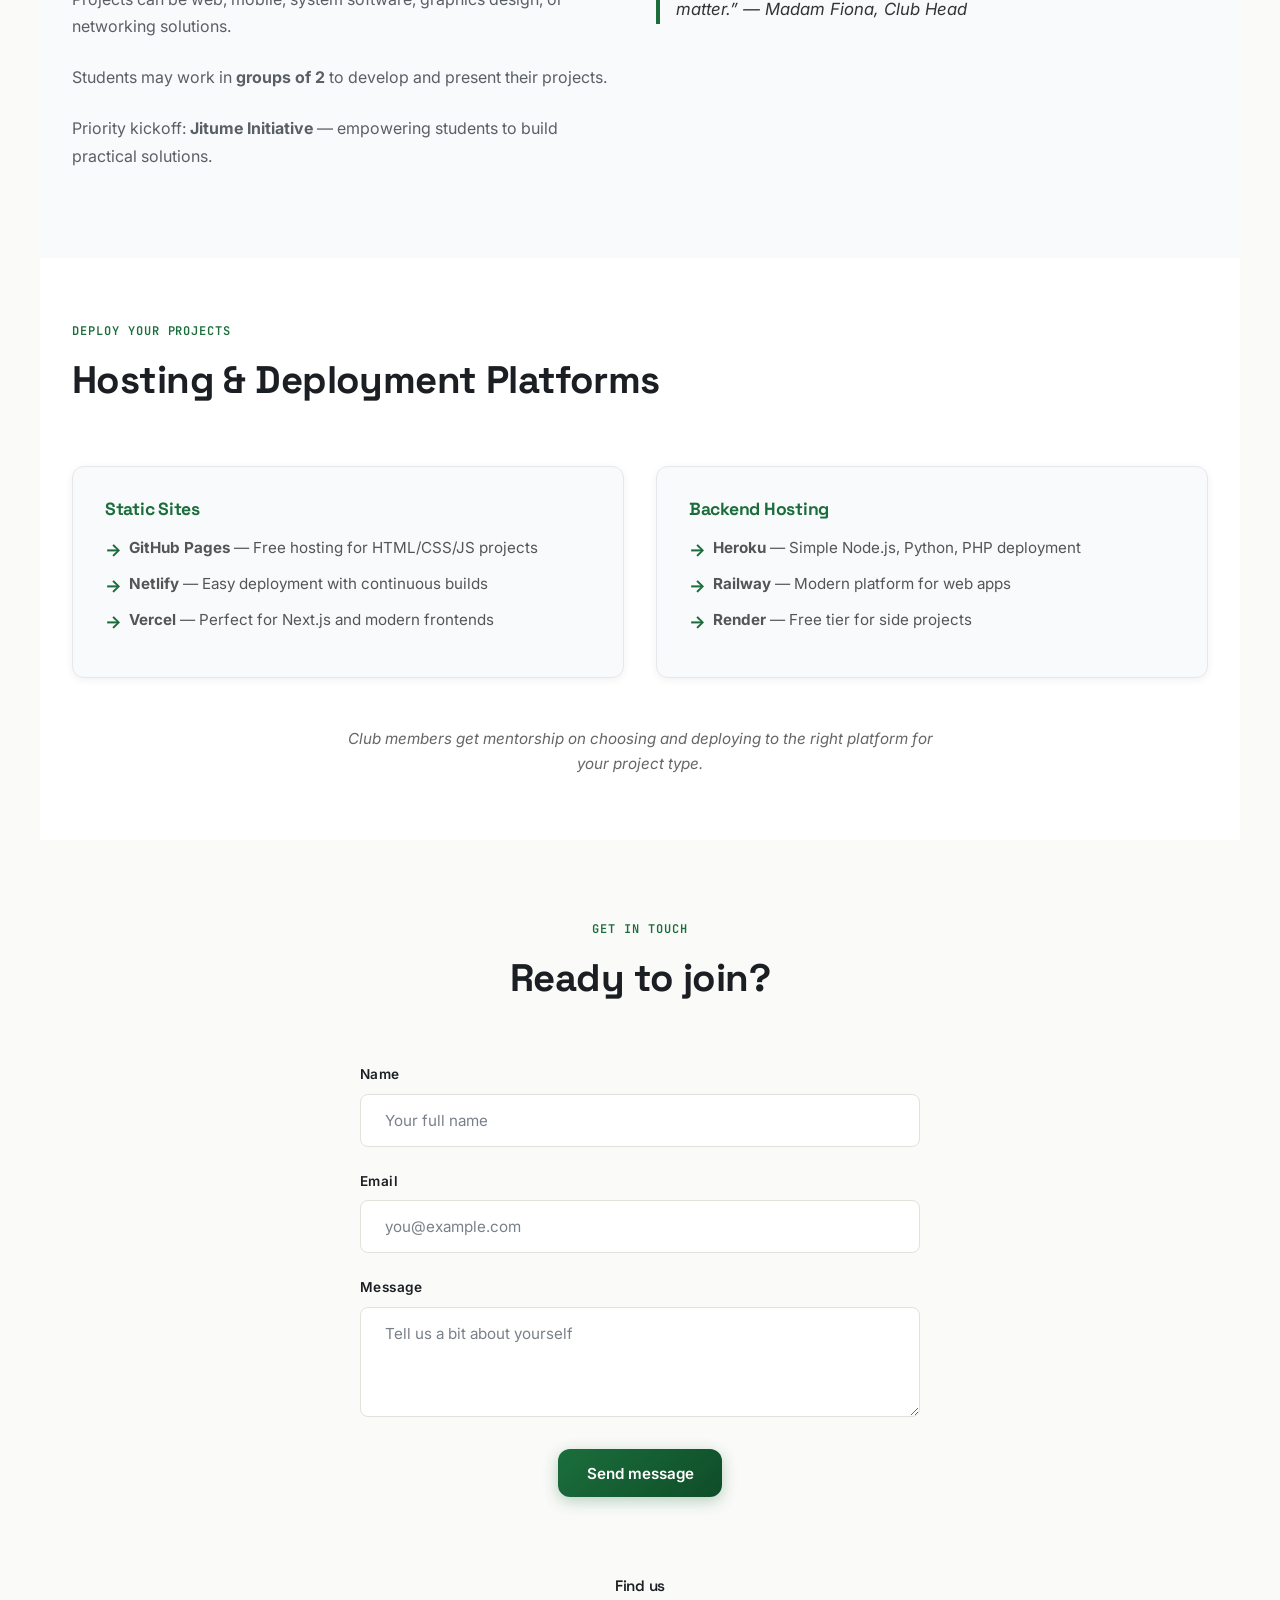
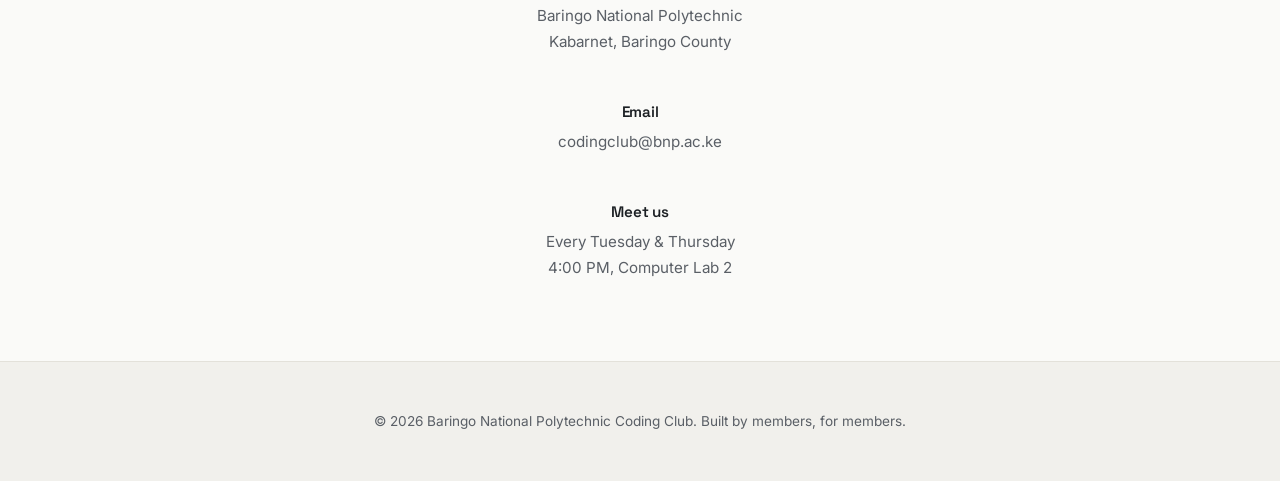
==== commit b3a815eb: "Update admin.html, index.html, script.js and add join.html" ====
--- a/index.html
+++ b/index.html
@@ -79,7 +79,7 @@
   here you’ll learn, build, and grow together.
 </p>
 <div class="hero-actions">
-  <a href="#contact" class="btn btn-primary">Become a member</a>
+  <a href="join.html" class="btn btn-primary">Become a member</a>
   <a href="#events" class="btn btn-ghost">Explore our sessions</a>
 </div>
 
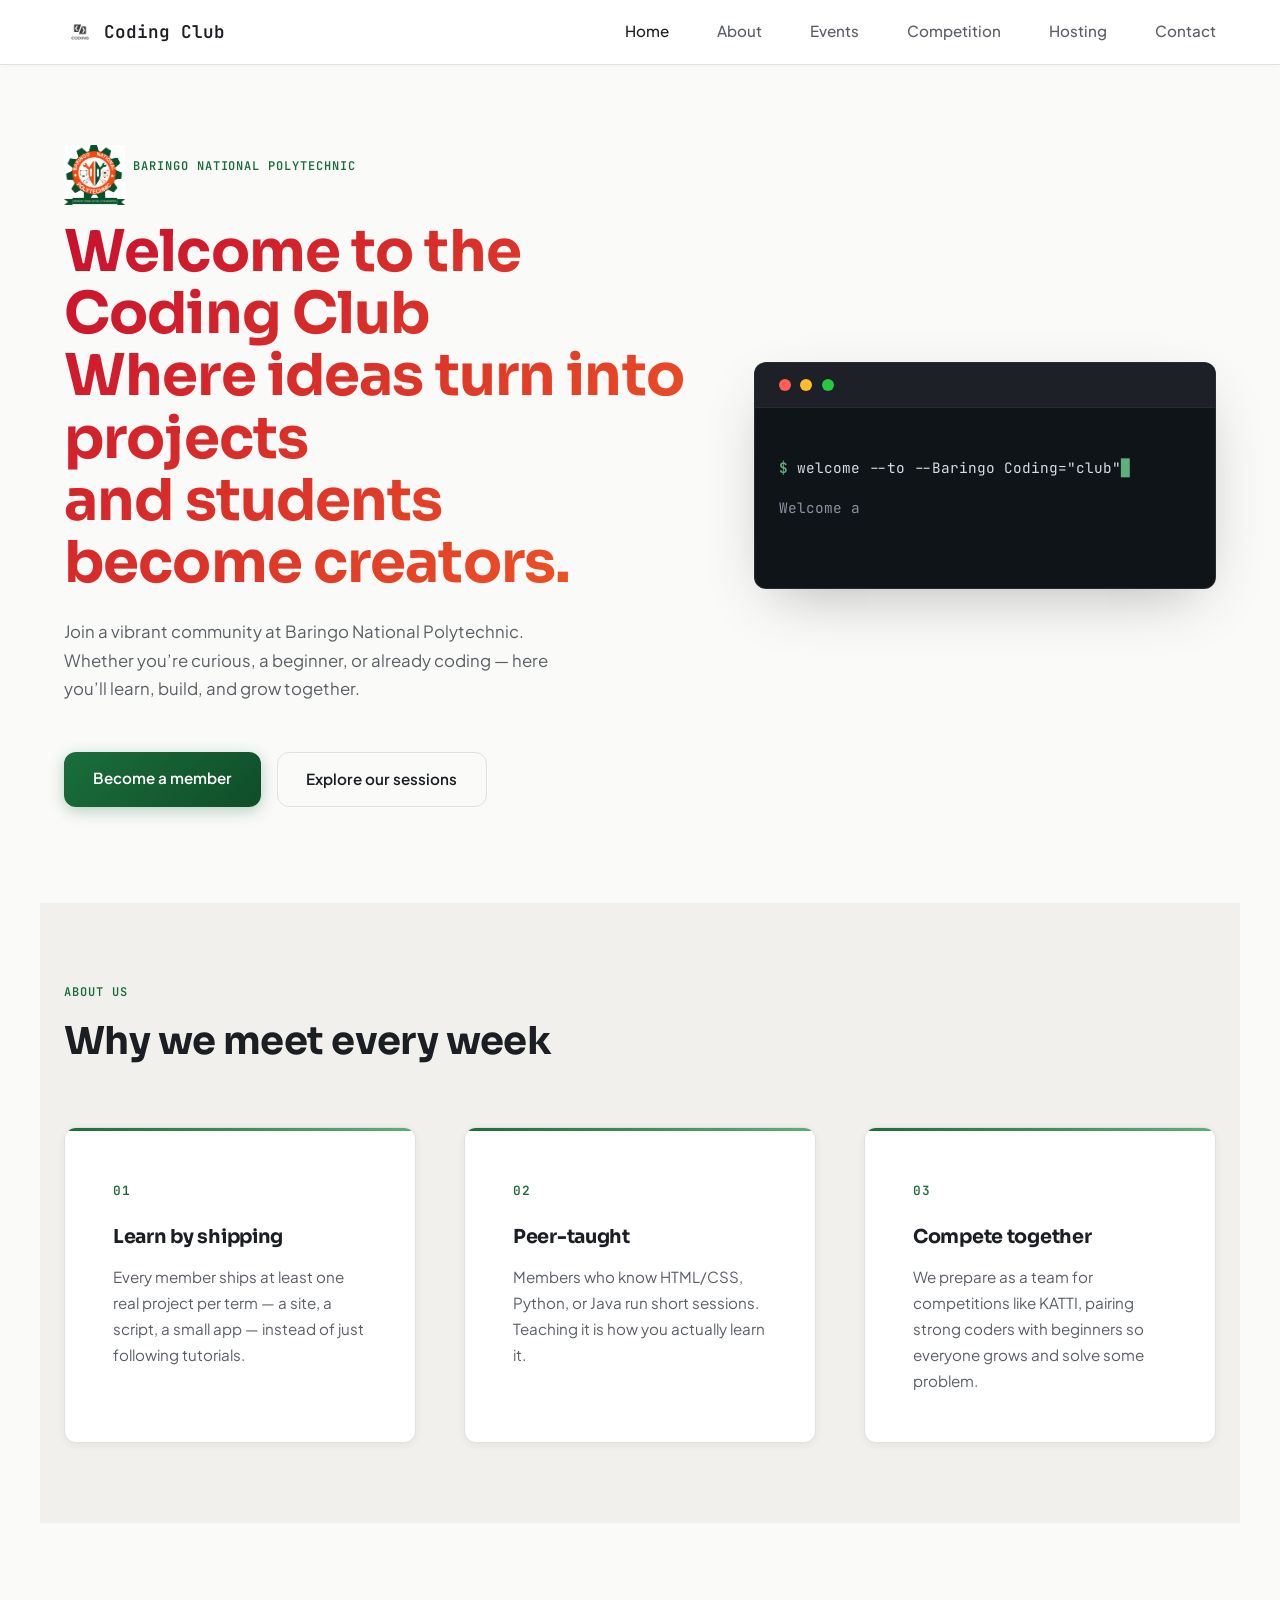
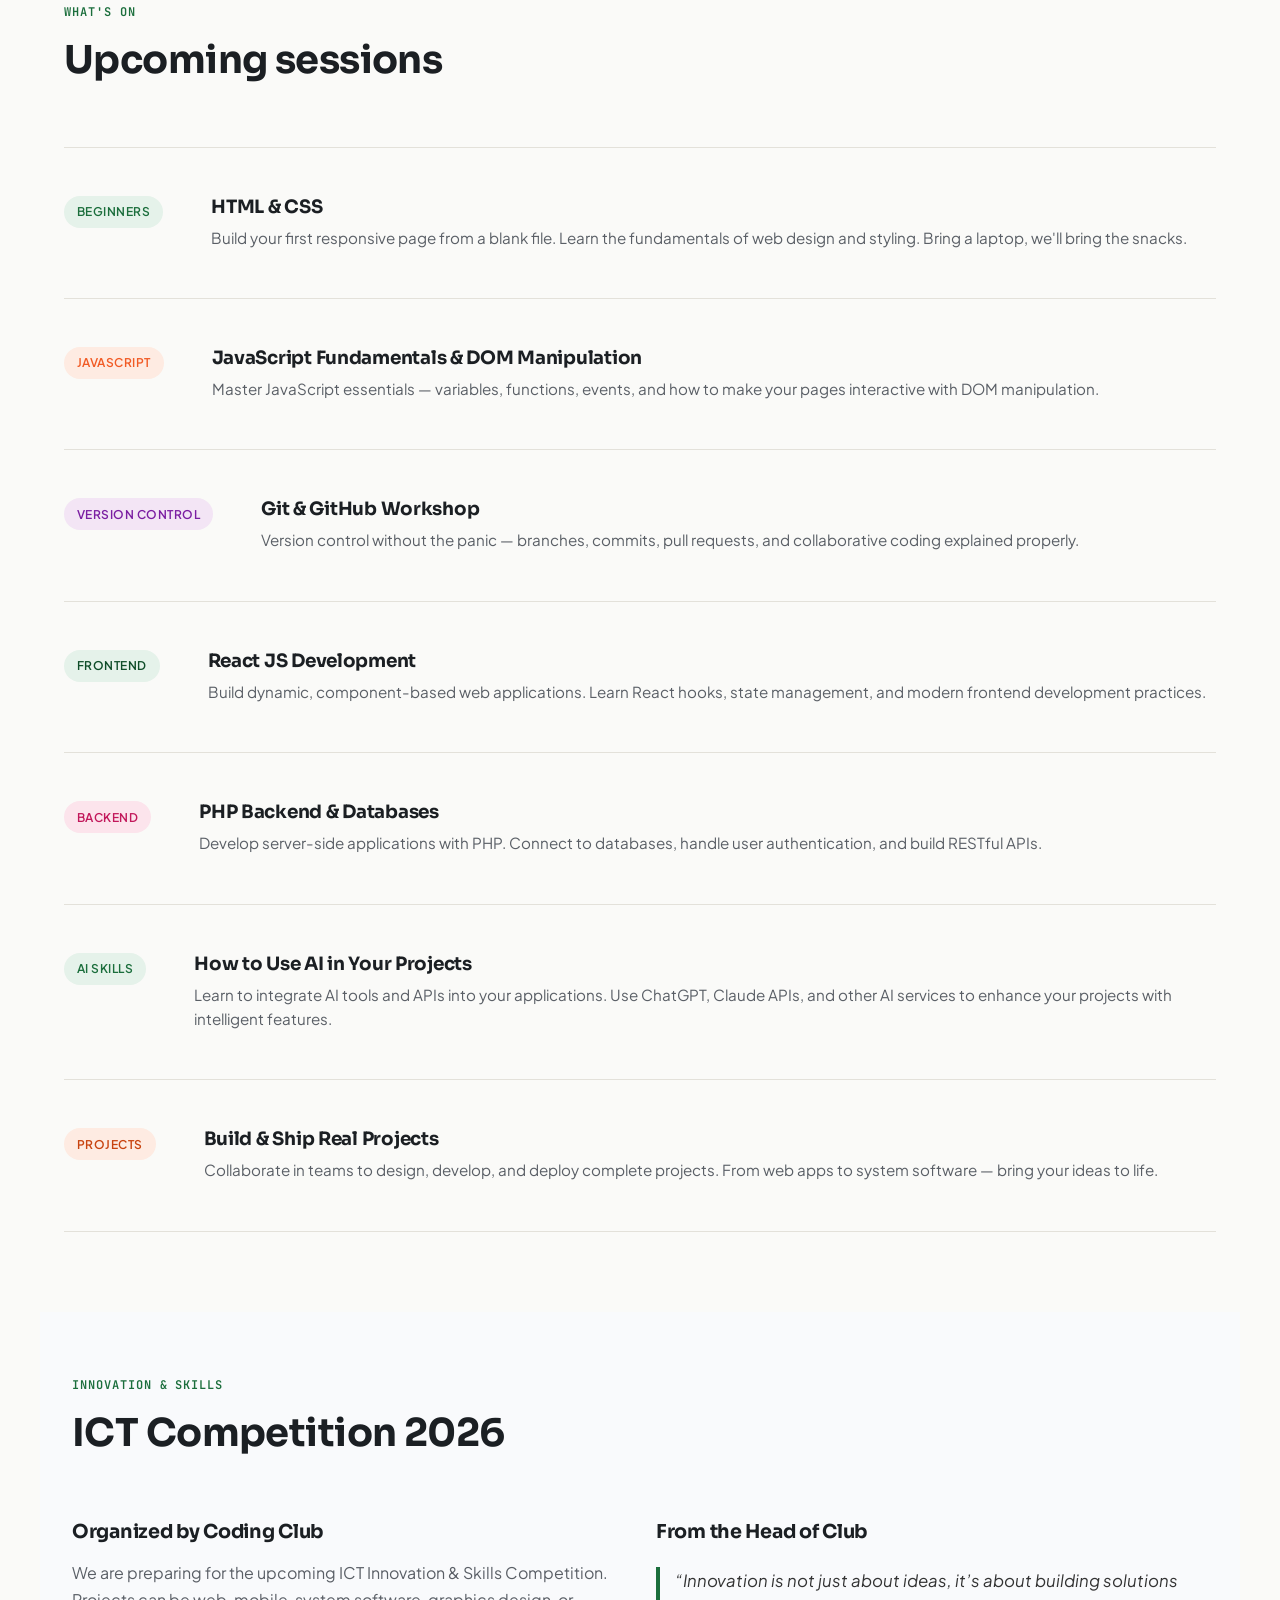
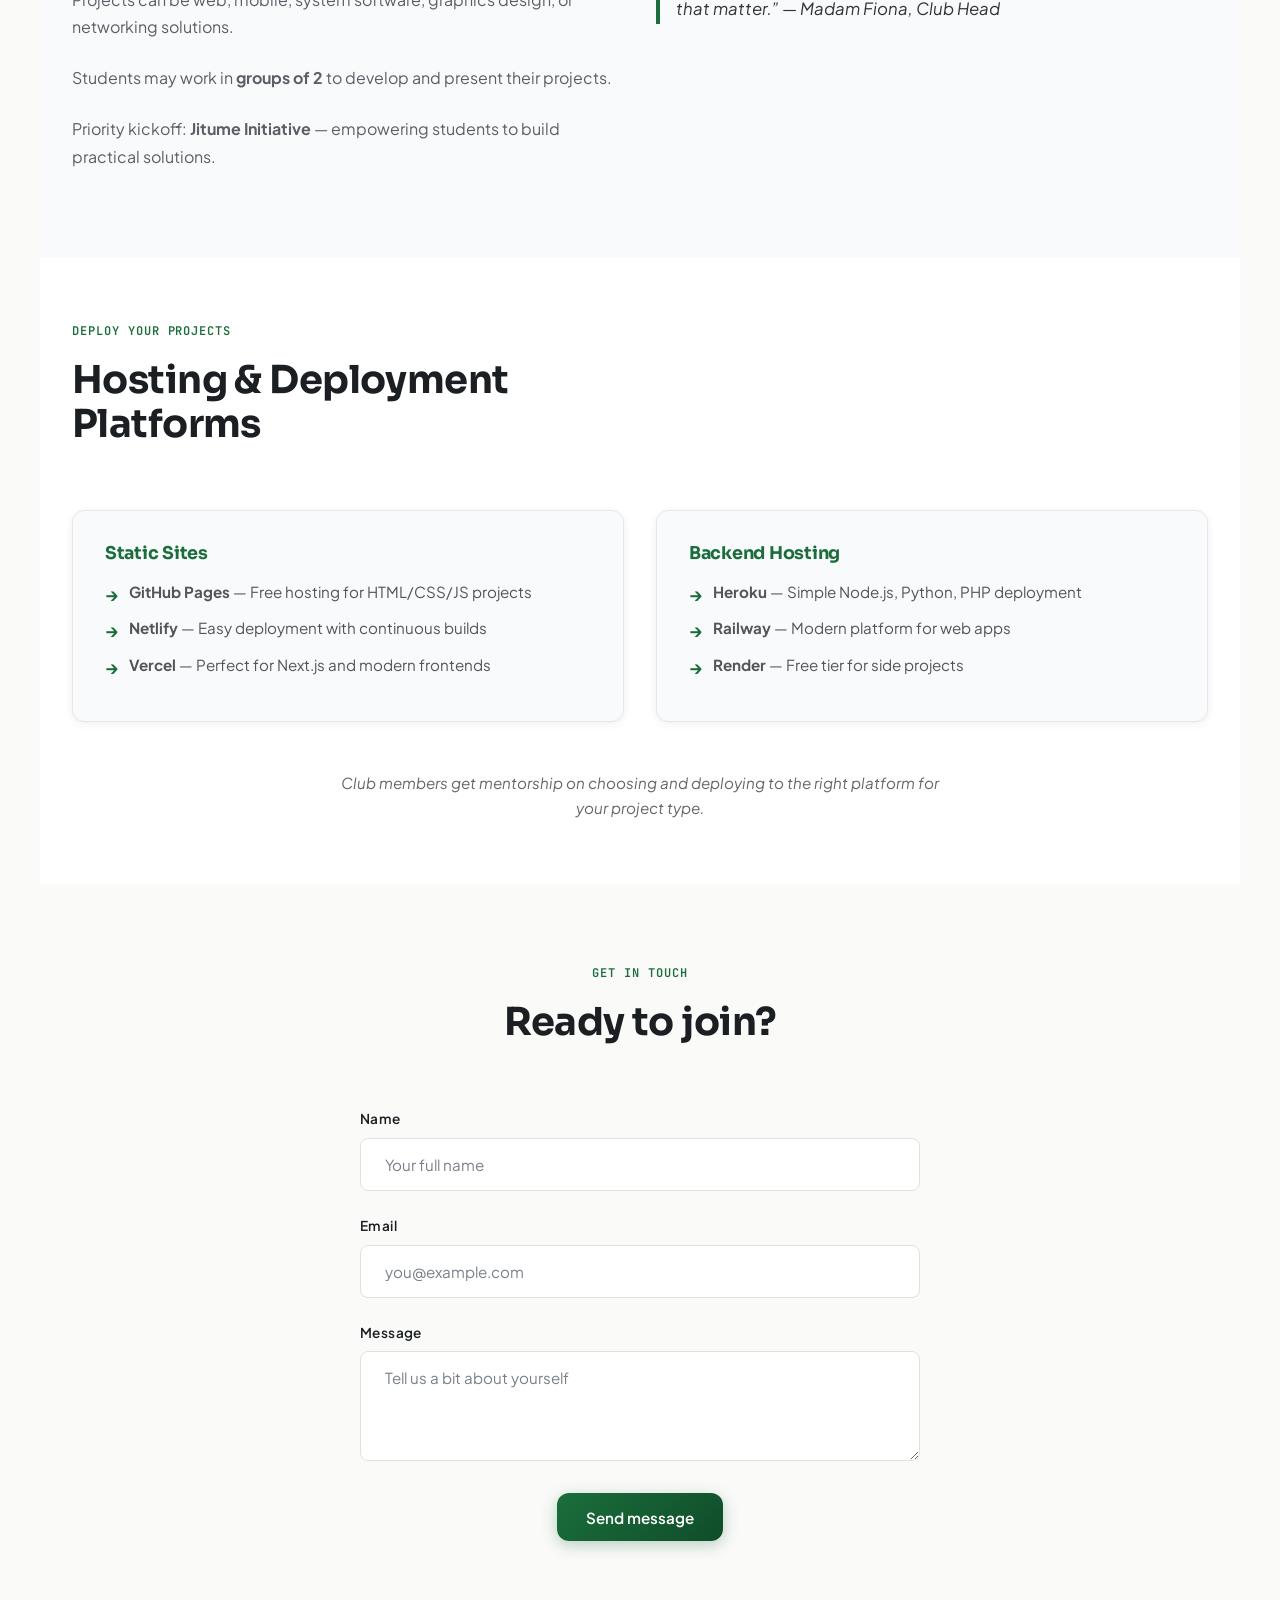
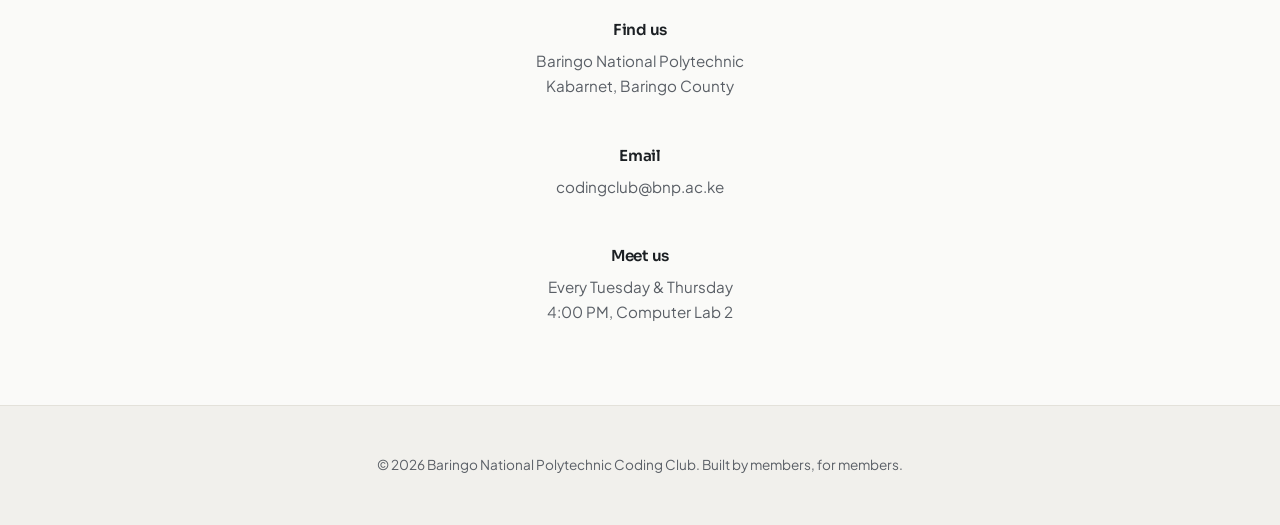
==== commit c34e0db9: "Update project files and add join.html" ====
--- a/index.html
+++ b/index.html
@@ -6,7 +6,7 @@
   <title>Baringo Coding Club</title>
   <link rel="preconnect" href="https://fonts.googleapis.com">
   <link rel="preconnect" href="https://fonts.gstatic.com" crossorigin>
-  <link href="https://fonts.googleapis.com/css2?family=Space+Grotesk:wght@500;700&family=Inter:wght@400;500;600&family=JetBrains+Mono:wght@400;500&display=swap" rel="stylesheet">
+  <link href="https://fonts.googleapis.com/css2?family=Sora:wght@500;600;700;800&family=Plus+Jakarta+Sans:wght@400;500;600;700&family=JetBrains+Mono:wght@400;500&display=swap" rel="stylesheet">
   <link rel="stylesheet" href="style.css">
   <style>
     html { scroll-behavior: smooth; }
--- a/style.css
+++ b/style.css
@@ -24,8 +24,8 @@
   --card-shadow: 0 2px 8px rgba(0, 0, 0, 0.06);
   --card-shadow-hover: 0 8px 24px rgba(0, 0, 0, 0.12);
 
-  --font-display: 'Space Grotesk', sans-serif;
-  --font-body: 'Inter', sans-serif;
+  --font-display: 'Sora', sans-serif;
+  --font-body: 'Plus Jakarta Sans', sans-serif;
   --font-mono: 'JetBrains Mono', monospace;
   
   --spacing-xs: 0.25rem;
